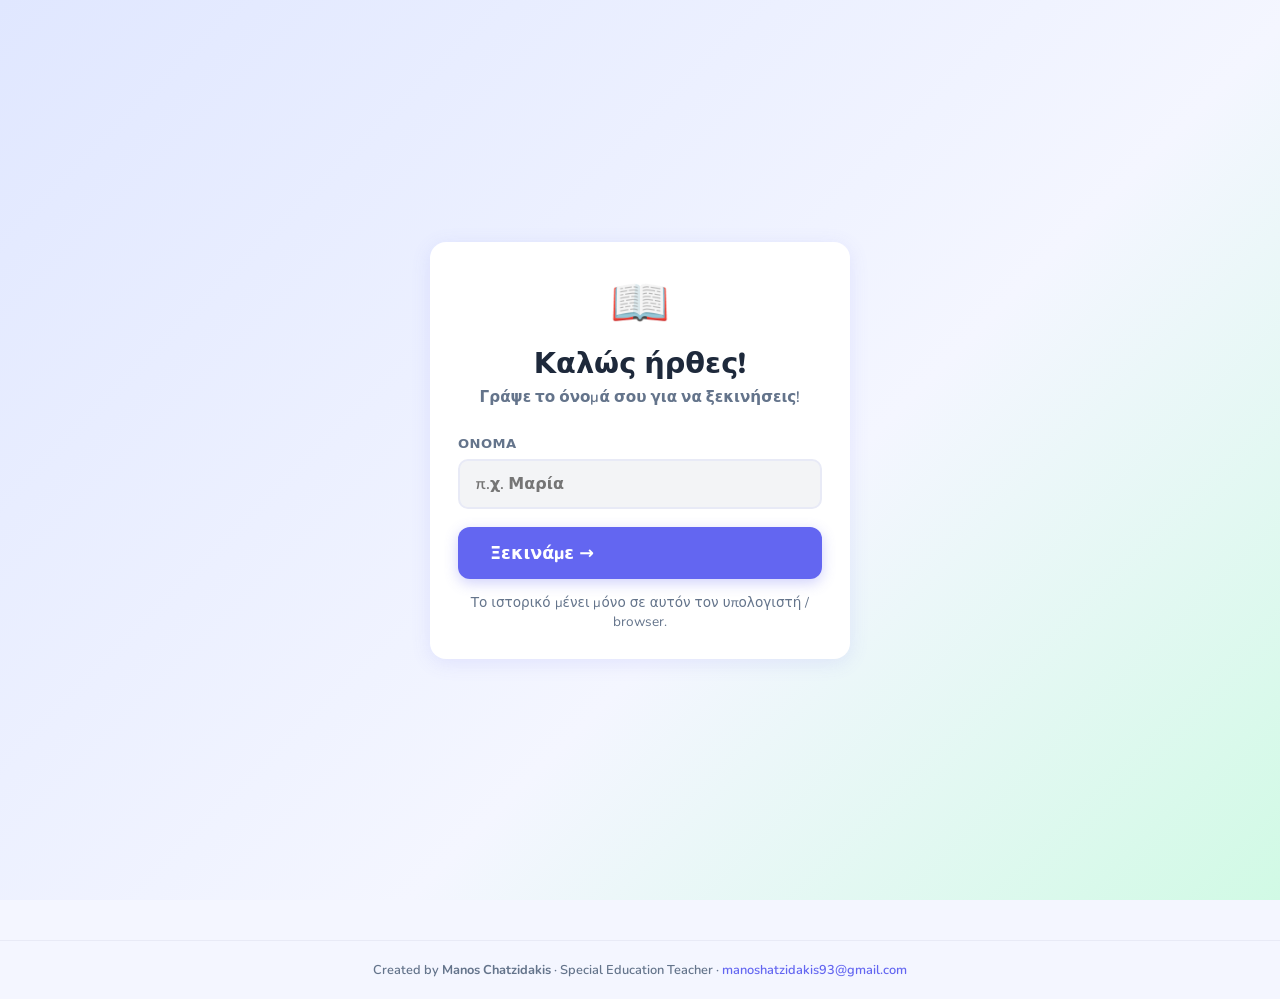
==== docs/index.html @ d76929e2 "Add browser-only version for GitHub Pages (docs/) Runs without a server: texts exported to docs/text" ====
<!DOCTYPE html>
<html lang="el">
<head>
  <meta charset="UTF-8"/>
  <meta name="viewport" content="width=device-width, initial-scale=1.0"/>
  <title>Εξάσκηση Ανάγνωσης</title>
  <meta name="description" content="Εξάσκηση ανάγνωσης με τα κείμενα της Γλώσσας Α΄–ΣΤ΄ Δημοτικού."/>
  <link rel="icon" href="data:image/svg+xml,<svg xmlns='http://www.w3.org/2000/svg' viewBox='0 0 100 100'><text y='.9em' font-size='90'>📖</text></svg>"/>
  <link rel="preconnect" href="https://fonts.googleapis.com"/>
  <link rel="preconnect" href="https://fonts.gstatic.com" crossorigin/>
  <link href="https://fonts.googleapis.com/css2?family=Nunito:wght@400;600;700;800;900&display=swap" rel="stylesheet"/>
  <link rel="stylesheet" href="style.css"/>
</head>
<body>
  <div id="app"></div>
  <script src="texts.js"></script>
  <script src="evaluator.js"></script>
  <script src="app.js"></script>
</body>
</html>
---- docs/style.css ----
/* ── Reset & base ─────────────────────────────────────────────────────────── */
*, *::before, *::after { box-sizing: border-box; margin: 0; padding: 0; }

:root {
  --indigo:    #6366f1;
  --indigo-dk: #4f46e5;
  --indigo-lt: #e0e7ff;
  --green:     #10b981;
  --green-lt:  #d1fae5;
  --amber:     #f59e0b;
  --amber-lt:  #fef3c7;
  --red:       #ef4444;
  --red-lt:    #fee2e2;
  --gray:      #6b7280;
  --gray-lt:   #f3f4f6;
  --bg:        #f4f6ff;
  --card:      #ffffff;
  --text:      #1e293b;
  --text-lt:   #64748b;
  --r-sm:      10px;
  --r:         16px;
  --r-lg:      24px;
  --sh-sm:     0 2px 8px rgba(99,102,241,.08);
  --sh:        0 4px 20px rgba(99,102,241,.12);
  --sh-lg:     0 8px 40px rgba(99,102,241,.2);
}

body {
  font-family: 'Nunito', 'Segoe UI', system-ui, sans-serif;
  background: var(--bg);
  color: var(--text);
  min-height: 100vh;
}

#app {
  display: flex;
  flex-direction: column;
  min-height: 100vh;
}

.page {
  flex: 1;
}

/* ── Navbar ──────────────────────────────────────────────────────────────── */
.navbar {
  background: var(--indigo);
  color: #fff;
  position: sticky;
  top: 0;
  z-index: 100;
  box-shadow: 0 2px 16px rgba(99,102,241,.35);
}
.navbar-top {
  display: flex;
  align-items: center;
  justify-content: space-between;
  padding: 0 24px;
  height: 62px;
}
.navbar-brand {
  font-size: 1.15rem;
  font-weight: 900;
  letter-spacing: -.3px;
  display: flex;
  align-items: center;
  gap: 8px;
}
.navbar-right {
  display: flex;
  align-items: center;
  gap: 8px;
}
.navbar .user-name {
  font-size: .88rem;
  font-weight: 700;
  opacity: .9;
}
.navbar .btn-nav {
  background: rgba(255,255,255,.18);
  border: none;
  color: #fff;
  border-radius: 8px;
  padding: 7px 14px;
  font-family: inherit;
  font-size: .85rem;
  font-weight: 700;
  cursor: pointer;
  transition: background .15s;
}
.navbar .btn-nav:hover { background: rgba(255,255,255,.28); }

/* ── Breadcrumb bar ──────────────────────────────────────────────────────── */
.breadcrumb-bar {
  background: rgba(0,0,0,.15);
  padding: 6px 24px;
  display: flex;
  align-items: center;
  gap: 4px;
  overflow-x: auto;
  scrollbar-width: none;
}
.breadcrumb-bar::-webkit-scrollbar { display: none; }
.bc-item {
  font-size: .8rem;
  font-weight: 700;
  white-space: nowrap;
  color: rgba(255,255,255,.7);
  cursor: pointer;
  transition: color .15s;
}
.bc-item:hover { color: #fff; }
.bc-item.current { color: #fff; cursor: default; }
.bc-sep {
  font-size: .75rem;
  color: rgba(255,255,255,.4);
}

/* ── Page layout ─────────────────────────────────────────────────────────── */
.page { max-width: 960px; width: 100%; margin: 0 auto; padding: 28px 16px 48px; }

/* ── Section header ──────────────────────────────────────────────────────── */
.section-header {
  display: flex;
  align-items: center;
  gap: 12px;
  margin-bottom: 28px;
}
.section-header h2 {
  font-size: 1.5rem;
  font-weight: 900;
  flex: 1;
}
.section-header p {
  color: var(--text-lt);
  font-size: .95rem;
  font-weight: 600;
  margin-top: 2px;
}

.select-intro {
  text-align: center;
  margin-bottom: 36px;
}
.select-intro h2 {
  font-size: 1.9rem;
  font-weight: 900;
  color: var(--text);
  margin-bottom: 6px;
}
.select-intro p {
  color: var(--text-lt);
  font-size: 1rem;
  font-weight: 600;
}

/* ── Card ────────────────────────────────────────────────────────────────── */
.card {
  background: var(--card);
  border-radius: var(--r);
  padding: 28px;
  box-shadow: var(--sh);
}

/* ── Class cards ─────────────────────────────────────────────────────────── */
.class-grid {
  display: grid;
  grid-template-columns: repeat(auto-fill, minmax(200px, 1fr));
  gap: 18px;
}
.class-card {
  background: var(--card);
  border-radius: var(--r-lg);
  padding: 36px 24px;
  text-align: center;
  cursor: pointer;
  box-shadow: var(--sh);
  border: 3px solid transparent;
  transition: transform .2s, box-shadow .2s, border-color .2s;
}
.class-card:hover {
  transform: translateY(-5px);
  box-shadow: var(--sh-lg);
  border-color: var(--indigo);
}
.class-emoji {
  font-size: 3.8rem;
  display: block;
  margin-bottom: 14px;
}
.class-name {
  font-size: 1.2rem;
  font-weight: 900;
  color: var(--text);
}
.class-sub {
  font-size: .85rem;
  color: var(--text-lt);
  margin-top: 5px;
  font-weight: 600;
}

/* ── Volume cards ────────────────────────────────────────────────────────── */
.volume-grid {
  display: grid;
  grid-template-columns: repeat(auto-fill, minmax(180px, 1fr));
  gap: 16px;
}
.volume-card {
  background: var(--card);
  border-radius: var(--r);
  padding: 30px 20px;
  text-align: center;
  cursor: pointer;
  box-shadow: var(--sh-sm);
  border: 3px solid transparent;
  transition: transform .2s, box-shadow .2s, border-color .2s;
}
.volume-card:hover {
  transform: translateY(-4px);
  box-shadow: var(--sh);
  border-color: var(--indigo);
}
.vol-icon {
  font-size: 3rem;
  display: block;
  margin-bottom: 12px;
}
.vol-name {
  font-size: 1.1rem;
  font-weight: 900;
  color: var(--text);
}
.vol-count {
  font-size: .82rem;
  color: var(--text-lt);
  margin-top: 6px;
  font-weight: 600;
}

/* ── Chapter cards ───────────────────────────────────────────────────────── */
.chapter-grid {
  display: grid;
  grid-template-columns: repeat(auto-fill, minmax(260px, 1fr));
  gap: 12px;
}
.chapter-card {
  background: var(--card);
  border-radius: var(--r);
  padding: 18px 20px;
  cursor: pointer;
  box-shadow: var(--sh-sm);
  border: 2px solid #e8eaf6;
  transition: transform .15s, box-shadow .15s, border-color .15s;
  display: flex;
  align-items: center;
  gap: 14px;
}
.chapter-card:hover {
  transform: translateY(-2px);
  box-shadow: var(--sh);
  border-color: var(--indigo);
}
.ch-num {
  width: 46px;
  height: 46px;
  border-radius: 12px;
  background: var(--indigo-lt);
  color: var(--indigo);
  font-size: 1.05rem;
  font-weight: 900;
  display: flex;
  align-items: center;
  justify-content: center;
  flex-shrink: 0;
}
.ch-info { flex: 1; min-width: 0; }
.ch-name {
  font-size: .95rem;
  font-weight: 800;
  color: var(--text);
  line-height: 1.3;
  white-space: nowrap;
  overflow: hidden;
  text-overflow: ellipsis;
}
.ch-sub {
  font-size: .8rem;
  color: var(--text-lt);
  margin-top: 3px;
  font-weight: 600;
}
.ch-arrow {
  color: var(--indigo);
  font-size: 1.3rem;
  opacity: .35;
  transition: opacity .15s;
}
.chapter-card:hover .ch-arrow { opacity: 1; }

/* ── Text cards ──────────────────────────────────────────────────────────── */
.text-grid {
  display: grid;
  grid-template-columns: repeat(auto-fill, minmax(260px, 1fr));
  gap: 14px;
}
.text-card {
  background: var(--card);
  border-radius: var(--r);
  padding: 20px;
  cursor: pointer;
  box-shadow: var(--sh-sm);
  border: 2px solid #e8eaf6;
  transition: transform .15s, box-shadow .15s, border-color .15s;
  position: relative;
}
.text-card:hover {
  transform: translateY(-3px);
  box-shadow: var(--sh);
  border-color: var(--indigo);
}
.tc-title {
  font-size: 1rem;
  font-weight: 800;
  color: var(--text);
  margin-bottom: 8px;
  line-height: 1.4;
  padding-right: 80px; /* space for badge + edit btn */
}

.tc-edit-btn {
  position: absolute;
  top: 12px;
  right: 46px;
  background: none;
  border: none;
  cursor: pointer;
  font-size: 1rem;
  padding: 4px 6px;
  border-radius: 6px;
  color: var(--text-lt);
  transition: background .15s, color .15s;
  line-height: 1;
}
.tc-edit-btn:hover { background: var(--indigo-lt); color: var(--indigo); }
.tc-meta {
  font-size: .8rem;
  color: var(--text-lt);
  display: flex;
  align-items: center;
  gap: 6px;
  margin-bottom: 12px;
  font-weight: 600;
}
.tc-dot { opacity: .35; }
.tc-stars {
  font-size: 1.4rem;
  letter-spacing: 2px;
  display: block;
  margin-bottom: 4px;
}
.tc-stars.s3 { color: #f59e0b; }
.tc-stars.s2 { color: #fb923c; }
.tc-stars.s1 { color: #ef4444; }
.tc-stars.s0 { color: #d1d5db; }
.tc-best {
  font-size: .8rem;
  font-weight: 700;
  color: var(--text-lt);
}

.badge-new {
  position: absolute;
  top: 14px;
  right: 14px;
  background: var(--amber);
  color: #fff;
  font-size: .7rem;
  font-weight: 900;
  padding: 3px 9px;
  border-radius: 20px;
  letter-spacing: .5px;
}

/* ── Buttons ─────────────────────────────────────────────────────────────── */
.btn {
  display: inline-flex;
  align-items: center;
  gap: 6px;
  padding: 10px 22px;
  border-radius: 10px;
  border: none;
  font-family: inherit;
  font-size: .95rem;
  font-weight: 800;
  cursor: pointer;
  transition: opacity .15s, transform .1s, box-shadow .15s;
}
.btn:active { transform: scale(.97); }
.btn:disabled { opacity: .45; cursor: not-allowed; transform: none; }
.btn-primary { background: var(--indigo); color: #fff; box-shadow: 0 4px 14px rgba(99,102,241,.3); }
.btn-primary:hover:not(:disabled) { background: var(--indigo-dk); }
.btn-success { background: var(--green); color: #fff; }
.btn-danger  { background: var(--red);   color: #fff; }
.btn-ghost   { background: transparent; color: var(--indigo); border: 2px solid var(--indigo-lt); }
.btn-ghost:hover:not(:disabled) { background: var(--indigo-lt); }
.btn-sm   { padding: 7px 16px; font-size: .85rem; border-radius: 8px; }
.btn-lg   { padding: 14px 32px; font-size: 1.1rem; border-radius: 12px; }
.btn-icon {
  background: none;
  border: none;
  cursor: pointer;
  font-size: 1.5rem;
  padding: 6px 8px;
  border-radius: 8px;
  line-height: 1;
  transition: background .15s;
  color: var(--indigo);
}
.btn-icon:hover { background: var(--indigo-lt); }

/* ── Forms ───────────────────────────────────────────────────────────────── */
.form-group { margin-bottom: 18px; }
.form-group label {
  display: block;
  font-weight: 800;
  margin-bottom: 6px;
  color: var(--text-lt);
  font-size: .82rem;
  letter-spacing: .4px;
  text-transform: uppercase;
}
.form-group input {
  width: 100%;
  padding: 12px 16px;
  border: 2px solid #e8eaf6;
  border-radius: 10px;
  font-family: inherit;
  font-size: 1rem;
  font-weight: 600;
  transition: border-color .2s;
  background: var(--gray-lt);
}
.form-group input:focus {
  outline: none;
  border-color: var(--indigo);
  background: #fff;
}
.error-msg {
  color: var(--red);
  background: var(--red-lt);
  padding: 10px 16px;
  border-radius: 10px;
  font-size: .9rem;
  font-weight: 700;
  margin-bottom: 14px;
}

/* ── Auth ────────────────────────────────────────────────────────────────── */
.auth-wrap {
  display: flex;
  align-items: center;
  justify-content: center;
  min-height: 100vh;
  padding: 24px;
  background: linear-gradient(135deg, #e0e7ff 0%, #f4f6ff 60%, #d1fae5 100%);
}
.auth-box {
  width: 100%;
  max-width: 420px;
}
.auth-logo {
  font-size: 3rem;
  text-align: center;
  margin-bottom: 8px;
}
.auth-title {
  font-size: 1.8rem;
  font-weight: 900;
  margin-bottom: 4px;
  text-align: center;
}
.auth-subtitle {
  color: var(--text-lt);
  margin-bottom: 28px;
  font-size: .95rem;
  font-weight: 600;
  text-align: center;
}
.auth-toggle {
  text-align: center;
  margin-top: 20px;
  font-size: .9rem;
  font-weight: 600;
  color: var(--text-lt);
}
.auth-toggle a { color: var(--indigo); cursor: pointer; font-weight: 800; }

/* ── Exercise ────────────────────────────────────────────────────────────── */
.mode-tabs {
  display: flex;
  gap: 10px;
  margin-bottom: 22px;
  flex-wrap: wrap;
}
.mode-tab {
  padding: 9px 22px;
  border-radius: 30px;
  border: 2px solid #e8eaf6;
  background: var(--card);
  cursor: pointer;
  font-family: inherit;
  font-size: .9rem;
  font-weight: 800;
  color: var(--text-lt);
  transition: all .2s;
}
.mode-tab.active {
  background: var(--indigo);
  color: #fff;
  border-color: var(--indigo);
  box-shadow: 0 4px 14px rgba(99,102,241,.3);
}

.wpm-info {
  background: linear-gradient(135deg, #e0e7ff 0%, #c7d2fe 100%);
  border-radius: var(--r-sm);
  padding: 14px 20px;
  margin-bottom: 20px;
  font-size: .95rem;
  color: var(--indigo-dk);
  font-weight: 800;
}

.reading-text-box {
  background: #fffdf5;
  border: 2px solid #fde68a;
  border-radius: var(--r);
  padding: 28px 32px;
  font-size: 1.3rem;
  line-height: 2.1;
  margin-bottom: 24px;
  min-height: 120px;
  letter-spacing: .3px;
  font-weight: 600;
}

/* ── Record button ───────────────────────────────────────────────────────── */
.record-area {
  display: flex;
  flex-direction: column;
  align-items: center;
  gap: 16px;
  padding: 32px 0;
}
.record-btn {
  width: 100px;
  height: 100px;
  border-radius: 50%;
  border: none;
  background: var(--indigo);
  cursor: pointer;
  display: flex;
  align-items: center;
  justify-content: center;
  box-shadow: 0 6px 28px rgba(99,102,241,.45);
  transition: background .2s, transform .15s;
  font-size: 2.4rem;
}
.record-btn:hover:not(:disabled) { transform: scale(1.07); }
.record-btn.recording {
  background: var(--red);
  box-shadow: 0 6px 28px rgba(239,68,68,.5);
  animation: pulse-rec 1.2s infinite;
}
.record-btn:disabled { opacity: .4; cursor: not-allowed; transform: none; animation: none; }

@keyframes pulse-rec {
  0%, 100% { box-shadow: 0 6px 28px rgba(239,68,68,.5); }
  50%       { box-shadow: 0 8px 50px rgba(239,68,68,.75); transform: scale(1.05); }
}

.record-label {
  font-weight: 800;
  color: var(--text-lt);
  font-size: 1rem;
}
.record-label.rec { color: var(--red); }

.timer-display {
  font-size: 3rem;
  font-weight: 900;
  font-variant-numeric: tabular-nums;
  color: var(--text);
  letter-spacing: -1px;
}
.timer-display.wpm-timer { color: var(--red); }

.processing-msg {
  text-align: center;
  color: var(--text-lt);
  padding: 36px;
  font-size: 1rem;
  font-weight: 700;
}
.spinner {
  display: inline-block;
  width: 40px;
  height: 40px;
  border: 4px solid #e8eaf6;
  border-top-color: var(--indigo);
  border-radius: 50%;
  animation: spin .8s linear infinite;
  margin-bottom: 14px;
}
@keyframes spin { to { transform: rotate(360deg); } }

/* ── Results ─────────────────────────────────────────────────────────────── */
.results-box { margin-top: 24px; }
.results-box h3 { font-size: 1.2rem; margin-bottom: 20px; font-weight: 900; }

.score-grid {
  display: grid;
  grid-template-columns: repeat(auto-fill, minmax(140px, 1fr));
  gap: 14px;
  margin-bottom: 24px;
}
.score-card {
  background: var(--gray-lt);
  border-radius: var(--r-sm);
  padding: 18px 14px;
  text-align: center;
}
.score-card .score-val {
  font-size: 2.1rem;
  font-weight: 900;
  line-height: 1.1;
}
.score-card .score-lbl {
  font-size: .7rem;
  color: var(--text-lt);
  margin-top: 4px;
  font-weight: 800;
  letter-spacing: .5px;
  text-transform: uppercase;
}
.score-card.overall { background: var(--indigo); }
.score-card.overall .score-val { color: #fff; }
.score-card.overall .score-lbl { color: rgba(255,255,255,.75); }
.score-card.good   { background: var(--green-lt); }
.score-card.good .score-val { color: var(--green); }
.score-card.medium { background: var(--amber-lt); }
.score-card.medium .score-val { color: var(--amber); }
.score-card.poor   { background: var(--red-lt); }
.score-card.poor .score-val { color: var(--red); }

.diff-section { margin-bottom: 20px; }
.diff-section h4 {
  font-size: .82rem;
  font-weight: 900;
  margin-bottom: 12px;
  color: var(--text-lt);
  text-transform: uppercase;
  letter-spacing: .5px;
}
.diff-text {
  font-size: 1.1rem;
  line-height: 2.1;
  background: #fafafa;
  border-radius: var(--r-sm);
  padding: 18px 20px;
  border: 1px solid #e8eaf6;
  font-weight: 600;
}
.diff-text .w-correct { color: var(--green); }
.diff-text .w-wrong   { color: var(--red); background: var(--red-lt); border-radius: 4px; padding: 1px 4px; }
.diff-text .w-missing { color: var(--amber); background: var(--amber-lt); border-radius: 4px; padding: 1px 4px; text-decoration: underline dashed; }

.transcribed-section h4 {
  font-size: .82rem;
  font-weight: 900;
  margin-bottom: 8px;
  color: var(--text-lt);
  text-transform: uppercase;
  letter-spacing: .5px;
}
.transcribed-text {
  font-size: .95rem;
  color: var(--text);
  background: var(--gray-lt);
  border-radius: var(--r-sm);
  padding: 14px 18px;
  line-height: 1.8;
  font-weight: 600;
}
.result-actions {
  display: flex;
  gap: 10px;
  flex-wrap: wrap;
  margin-top: 22px;
}

/* ── History ─────────────────────────────────────────────────────────────── */
.history-list {
  display: flex;
  flex-direction: column;
  gap: 10px;
  margin-top: 20px;
}
.history-item {
  background: var(--card);
  border: 2px solid #e8eaf6;
  border-radius: var(--r);
  padding: 16px 22px;
  display: flex;
  align-items: center;
  gap: 16px;
  cursor: pointer;
  transition: border-color .2s, box-shadow .2s;
}
.history-item:hover { border-color: var(--indigo); box-shadow: var(--sh-sm); }
.hi-score {
  font-size: 1.45rem;
  font-weight: 900;
  min-width: 72px;
  text-align: center;
  border-radius: 10px;
  padding: 8px 6px;
}
.hi-info { flex: 1; min-width: 0; }
.hi-title { font-weight: 800; font-size: .95rem; }
.hi-meta  { font-size: .82rem; color: var(--text-lt); margin-top: 3px; font-weight: 600; }
.hi-wpm   { font-size: .85rem; color: var(--indigo); font-weight: 900; }

.mode-badge {
  font-size: .7rem;
  font-weight: 900;
  padding: 4px 10px;
  border-radius: 20px;
  text-transform: uppercase;
  letter-spacing: .5px;
  flex-shrink: 0;
}
.mode-badge.normal { background: var(--indigo-lt); color: var(--indigo); }
.mode-badge.wpm    { background: var(--amber-lt);  color: var(--amber); }

/* ── Add text modal ──────────────────────────────────────────────────────── */
.modal-overlay {
  position: fixed;
  inset: 0;
  background: rgba(30,41,59,.5);
  z-index: 200;
  display: none;
  align-items: center;
  justify-content: center;
}
.modal-overlay.open { display: flex; }
.modal-box { width: 100%; max-width: 540px; margin: 16px; }
.modal-header {
  display: flex;
  align-items: center;
  justify-content: space-between;
  margin-bottom: 20px;
}
.modal-header h3 { font-size: 1.2rem; font-weight: 900; }
.modal-box textarea {
  width: 100%;
  padding: 12px 16px;
  border: 2px solid #e8eaf6;
  border-radius: 10px;
  font-family: inherit;
  font-size: 1rem;
  font-weight: 600;
  resize: vertical;
  background: var(--gray-lt);
  min-height: 160px;
}
.modal-actions { display: flex; gap: 10px; justify-content: flex-end; margin-top: 20px; }

/* ── Misc ────────────────────────────────────────────────────────────────── */
.divider { border: none; border-top: 1px solid #e8eaf6; margin: 24px 0; }

.empty-state {
  text-align: center;
  color: var(--text-lt);
  padding: 56px 16px;
  font-size: 1rem;
  font-weight: 600;
}
.empty-icon { font-size: 3.5rem; display: block; margin-bottom: 14px; }
.empty-state strong {
  display: block;
  font-size: 1.2rem;
  font-weight: 900;
  margin-bottom: 6px;
  color: var(--text);
}

/* ── Footer ──────────────────────────────────────────────────────────────── */
.site-footer {
  text-align: center;
  padding: 20px 16px;
  font-size: .8rem;
  color: var(--text-lt);
  font-weight: 600;
  border-top: 1px solid #e8eaf6;
  margin-top: 40px;
}
.site-footer a {
  color: var(--indigo);
  text-decoration: none;
}
.site-footer a:hover { text-decoration: underline; }

/* ── Responsive ──────────────────────────────────────────────────────────── */
@media (max-width: 600px) {
  .score-grid { grid-template-columns: repeat(2, 1fr); }
  .reading-text-box { font-size: 1.1rem; padding: 20px; }
  .class-grid  { grid-template-columns: 1fr 1fr; }
  .volume-grid { grid-template-columns: 1fr 1fr; }
  .chapter-grid, .text-grid { grid-template-columns: 1fr; }
  .navbar-brand { font-size: 1rem; }
  .navbar .user-name { display: none; }
}

/* ── Browser-only version (GitHub Pages) ───────────────────────────────── */
.profile-list { display: flex; flex-direction: column; gap: 10px; margin-top: 8px; }
.profile-item {
  display: flex; align-items: center; justify-content: space-between;
  padding: 14px 16px; border-radius: var(--r-sm);
  background: var(--indigo-lt); cursor: pointer; font-weight: 800;
  transition: transform .1s, box-shadow .1s;
}
.profile-item:hover { transform: translateY(-1px); box-shadow: var(--sh-sm); }
.profile-del {
  border: none; background: transparent; color: var(--gray);
  font-size: 1rem; cursor: pointer; padding: 2px 6px; border-radius: 6px;
}
.profile-del:hover { background: var(--red-lt); color: var(--red); }
.privacy-note { margin-top: 14px; font-size: .85rem; color: var(--text-lt); text-align: center; }
.live-heard { min-height: 1.4em; margin-top: 8px; color: var(--text-lt); font-style: italic; text-align: center; }
.record-btn:disabled { opacity: .45; cursor: not-allowed; }
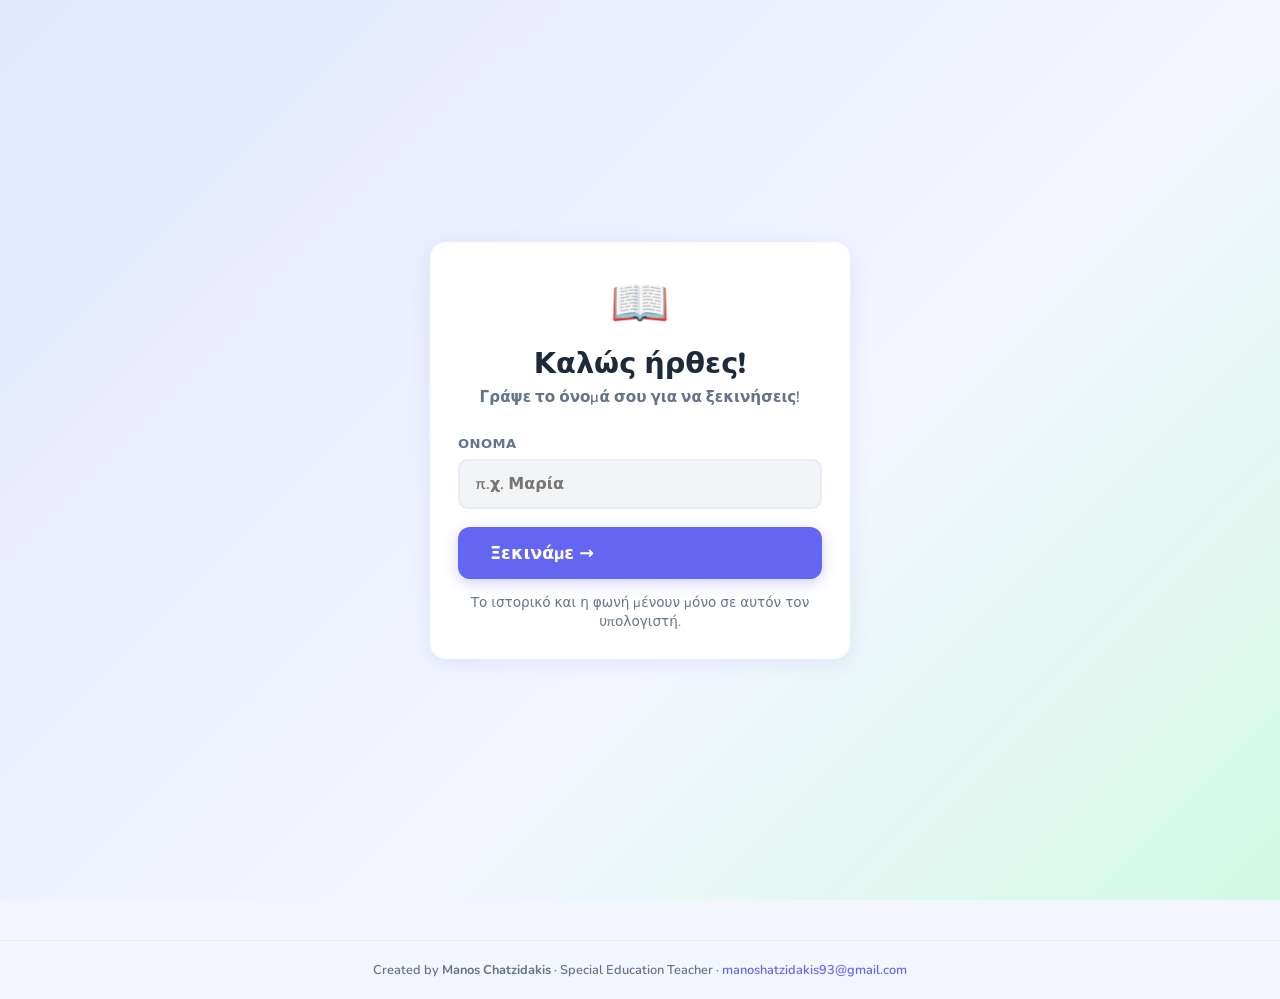
==== commit 28f4ff42: "Browser version: run Whisper in the browser for accurate recognition Whisper small runs locally via " ====
--- a/docs/index.html
+++ b/docs/index.html
@@ -12,6 +12,19 @@
   <link rel="stylesheet" href="style.css"/>
 </head>
 <body>
+  <script>
+    // Make the page cross-origin isolated (coi-sw.js) so Whisper can use
+    // several CPU cores; reload once after the service worker is installed.
+    if (!window.crossOriginIsolated && window.isSecureContext && "serviceWorker" in navigator) {
+      navigator.serviceWorker.register("coi-sw.js").then(() => {
+        try {
+          if (sessionStorage.getItem("coi-reloaded")) return;
+          sessionStorage.setItem("coi-reloaded", "1");
+        } catch { return; }
+        navigator.serviceWorker.ready.then(() => location.reload());
+      }).catch(() => {});
+    }
+  </script>
   <div id="app"></div>
   <script src="texts.js"></script>
   <script src="evaluator.js"></script>
--- a/docs/style.css
+++ b/docs/style.css
@@ -840,3 +840,11 @@
 .privacy-note { margin-top: 14px; font-size: .85rem; color: var(--text-lt); text-align: center; }
 .live-heard { min-height: 1.4em; margin-top: 8px; color: var(--text-lt); font-style: italic; text-align: center; }
 .record-btn:disabled { opacity: .45; cursor: not-allowed; }
+.engine-switch { margin-top: 14px; display: flex; gap: 8px; align-items: center; justify-content: center; flex-wrap: wrap; font-size: .9rem; color: var(--text-lt); }
+.engine-btn {
+  border: 2px solid var(--indigo-lt); background: var(--card); color: var(--text);
+  border-radius: 999px; padding: 6px 14px; font: inherit; font-weight: 800; cursor: pointer;
+}
+.engine-btn.active { background: var(--indigo); border-color: var(--indigo); color: #fff; }
+.engine-btn:disabled { opacity: .45; cursor: not-allowed; }
+.whisper-status { margin-top: 8px; min-height: 1.2em; font-size: .85rem; color: var(--text-lt); text-align: center; }
